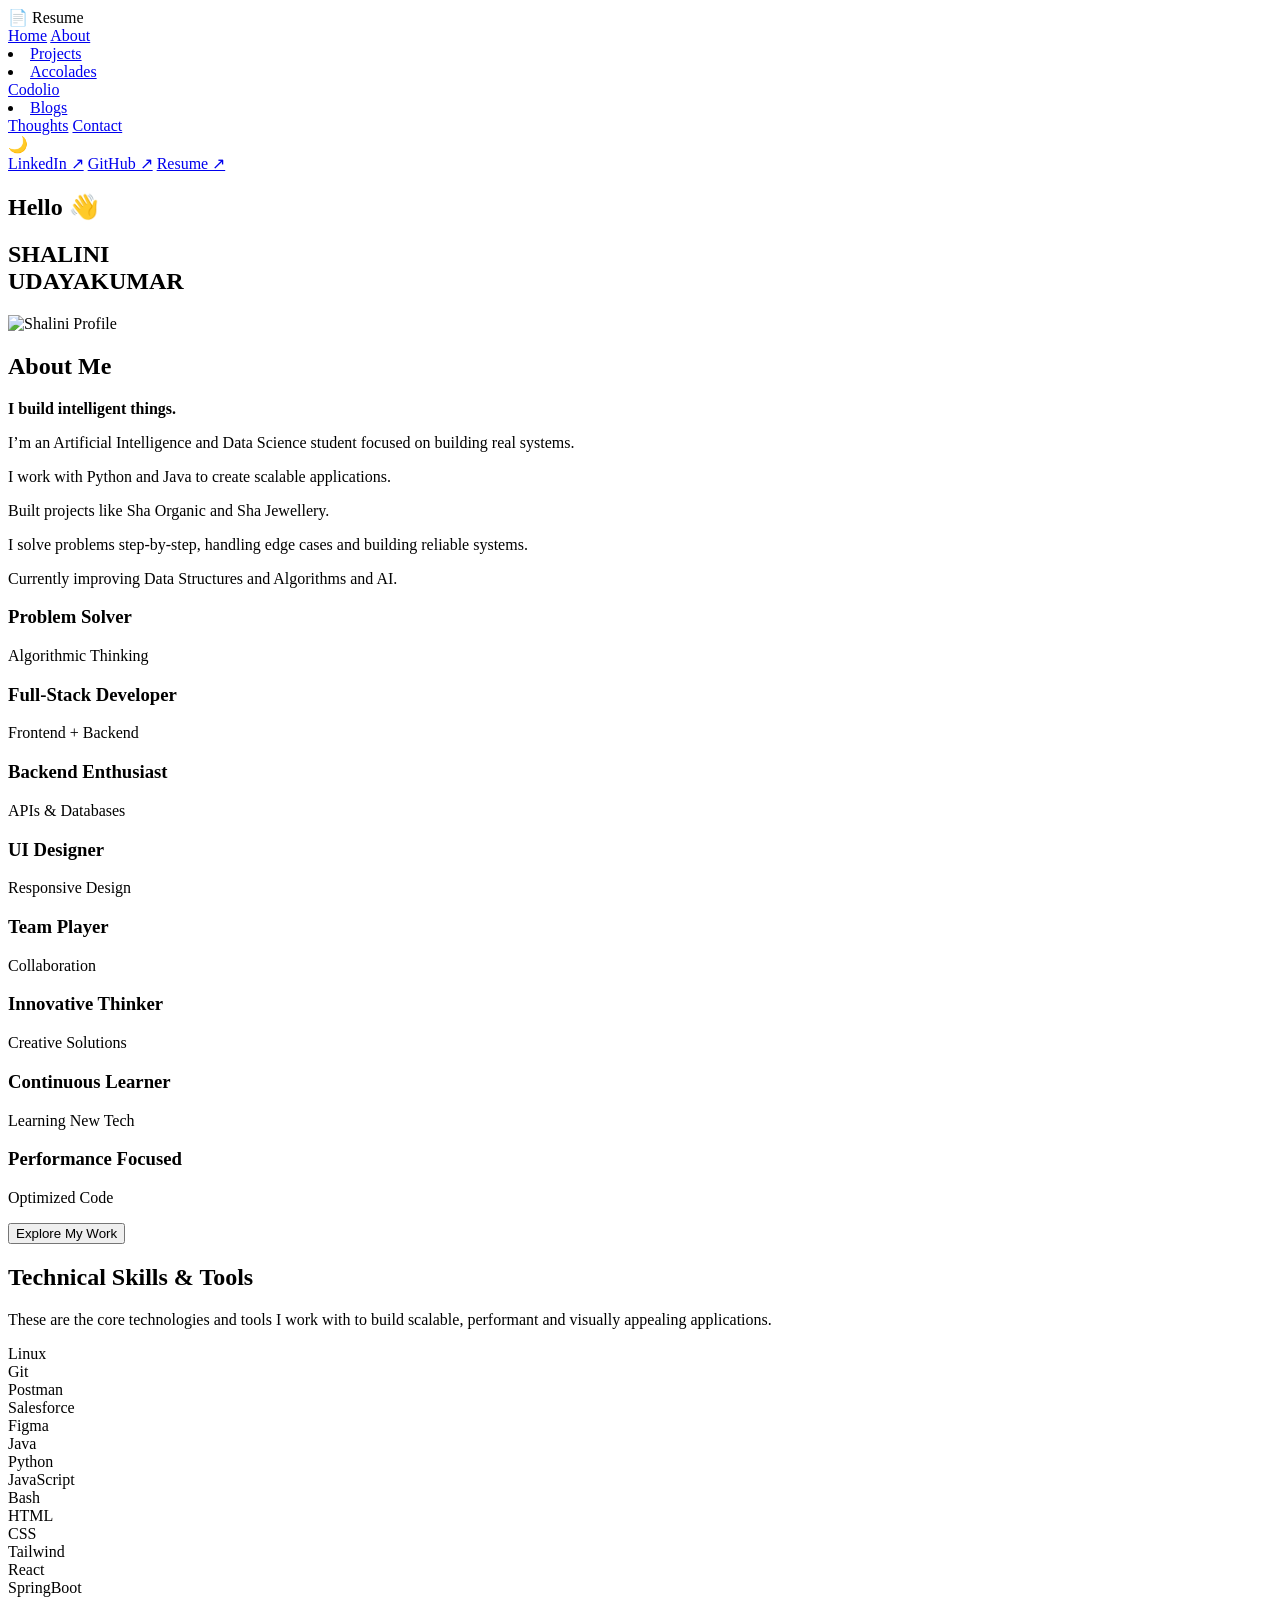
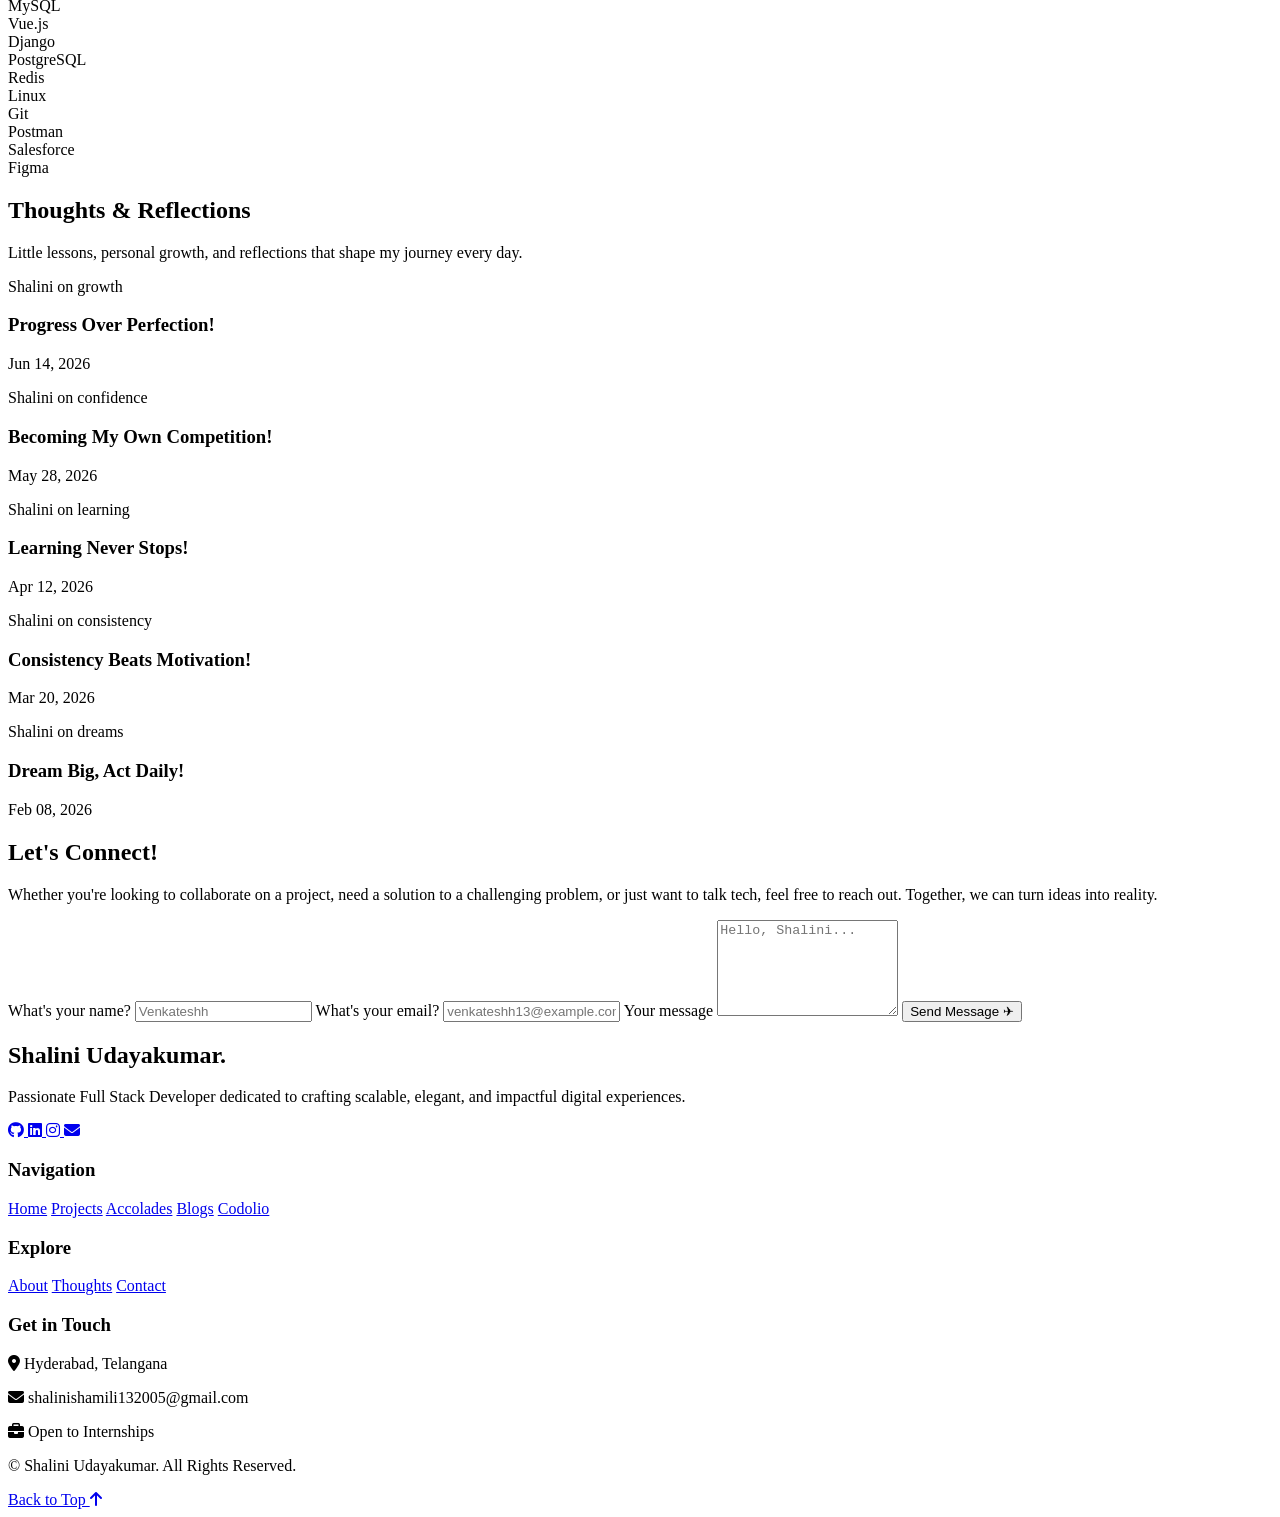
==== index.html @ 4d7a8f39 "index.html" ====
<!DOCTYPE html>
<html lang="en">
<head>
  <meta charset="UTF-8">
  <meta name="viewport" content="width=device-width, initial-scale=1.0">
  <title>Shalini Portfolio</title>
  <link rel="stylesheet" href="style.css">
  <link rel="stylesheet" href="footer.css">
  <link rel="stylesheet" href="https://cdn.jsdelivr.net/gh/devicons/devicon@latest/devicon.min.css">
  <link rel="stylesheet"
href="https://cdnjs.cloudflare.com/ajax/libs/font-awesome/6.5.1/css/all.min.css">
</head>
<body>
<!-- ================= NAVBAR ================= -->
<header>
  <div class="nav-container">
  <a class="resume-btn">
  <span>📄</span>
  Resume
</a>
   <nav>
  <a href="#home">Home</a>
  <a href="#about">About</a>
     <li><a href="projects.html">Projects</a></li>
        <li><a href="accolades.html">Accolades</a></li>
  <a href="codolio.html">Codolio</a>
  <li><a href="blogs.html">Blogs</a></li>
  <a href="#thoughts">Thoughts</a>
  <a href="#contact">Contact</a>
</nav>
    <div class="theme-toggle" onclick="toggleTheme()" id="themeIcon">🌙</div>
  </div>
</header>
<!-- ================= HERO ================= -->
<section id="home" class="hero">
  <!-- Top Links -->
  <div class="top-links">
    <a href="https://www.linkedin.com/in/YOUR-LINKEDIN" target="_blank">LinkedIn ↗</a>
    <a href="https://github.com/YOUR-GITHUB" target="_blank">GitHub ↗</a>
    <a href="#">Resume ↗</a>
  </div>
  <!-- Name -->
  <!-- Welcome Text -->
<h2 id="welcome-text" class="welcome-text">Hello 👋</h2>
<!-- Name -->
<h1 class="big-name">
  SHALINI<br>UDAYAKUMAR
</h1>
  <!-- Profile Image -->
  <div class="profile-container">
    <img src="profile.png" alt="Shalini Profile">
  </div>
</section>
<!-- ================= ABOUT ================= -->
<section id="about" class="about-section">
  <div class="about-container">
    <!-- Left -->
    <div class="about-left">
      <h1>About Me</h1>
    </div>
    <!-- Right -->
    <div class="about-right fade-up">
      <p><strong>I build intelligent things.</strong></p>
      <p>
        I’m an <span class="highlight">Artificial Intelligence</span> and 
        <span class="highlight">Data Science</span> student focused on building real systems.
      </p>
      <p>
        I work with <span class="highlight">Python</span> and 
        <span class="highlight">Java</span> to create scalable applications.
      </p>
      <p>
        Built projects like <span class="highlight">Sha Organic</span> and 
        <span class="highlight">Sha Jewellery</span>.
      </p>
      <p>
        I solve problems step-by-step, handling 
        <span class="highlight">edge cases</span> and building reliable systems.
      </p>
      <p>
        Currently improving 
        <span class="highlight">Data Structures and Algorithms</span> and AI.
      </p>
    </div>
  </div>
</section>
<!-- ================= SKILLS ================= -->
<section id="skills" class="skills-section">
  <div class="skills-container">
    <div class="card">
      <h3>Problem Solver</h3>
      <p>Algorithmic Thinking</p>
    </div>
    <div class="card">
      <h3>Full-Stack Developer</h3>
      <p>Frontend + Backend</p>
    </div>
    <div class="card">
      <h3>Backend Enthusiast</h3>
      <p>APIs & Databases</p>
    </div>
    <div class="card">
      <h3>UI Designer</h3>
      <p>Responsive Design</p>
    </div>
    <div class="card">
      <h3>Team Player</h3>
      <p>Collaboration</p>
    </div>
    <div class="card">
      <h3>Innovative Thinker</h3>
      <p>Creative Solutions</p>
    </div>
    <div class="card">
      <h3>Continuous Learner</h3>
      <p>Learning New Tech</p>
    </div>
    <div class="card">
      <h3>Performance Focused</h3>
      <p>Optimized Code</p>
    </div>
  </div>
  <!-- Button -->
  <div class="btn-container">
    <button class="explore-btn">Explore My Work</button>
  </div>
</section>
<!-- ================= TECH STACK ================= -->
<section class="tech-section">
  <h2 class="tech-title">Technical Skills & Tools</h2>
  <p class="tech-subtitle">
    These are the core technologies and tools I work with to build scalable, performant and visually appealing applications.
  </p>
  <div class="tech-slider">
    <div class="tech-track">
      <!-- ITEMS -->
      <div class="tech-item"><i class="devicon-linux-plain colored"></i><span>Linux</span></div>
      <div class="tech-item"><i class="devicon-git-plain colored"></i><span>Git</span></div>
      <div class="tech-item"><i class="devicon-postman-plain colored"></i><span>Postman</span></div>
      <div class="tech-item"><i class="devicon-salesforce-plain colored"></i><span>Salesforce</span></div>
      <div class="tech-item"><i class="devicon-figma-plain colored"></i><span>Figma</span></div>
      <div class="tech-item"><i class="devicon-java-plain colored"></i><span>Java</span></div>
      <div class="tech-item"><i class="devicon-python-plain colored"></i><span>Python</span></div>
      <div class="tech-item"><i class="devicon-javascript-plain colored"></i><span>JavaScript</span></div>
      <div class="tech-item"><i class="devicon-bash-plain colored"></i><span>Bash</span></div>
      <div class="tech-item"><i class="devicon-html5-plain colored"></i><span>HTML</span></div>
      <div class="tech-item"><i class="devicon-css3-plain colored"></i><span>CSS</span></div>
      <div class="tech-item"><i class="devicon-tailwindcss-plain colored"></i><span>Tailwind</span></div>
      <div class="tech-item"><i class="devicon-react-original colored"></i><span>React</span></div>
      <div class="tech-item"><i class="devicon-spring-plain colored"></i><span>SpringBoot</span></div>
      <div class="tech-item"><i class="devicon-mysql-plain colored"></i><span>MySQL</span></div>
      <div class="tech-item"><i class="devicon-vuejs-plain colored"></i><span>Vue.js</span></div>
      <div class="tech-item"><i class="devicon-django-plain colored"></i><span>Django</span></div>
      <div class="tech-item"><i class="devicon-postgresql-plain colored"></i><span>PostgreSQL</span></div>
      <div class="tech-item"><i class="devicon-redis-plain colored"></i><span>Redis</span></div>
      <!-- DUPLICATE FOR INFINITE SCROLL -->
      <!-- copy same again -->
      <div class="tech-item"><i class="devicon-linux-plain colored"></i><span>Linux</span></div>
      <div class="tech-item"><i class="devicon-git-plain colored"></i><span>Git</span></div>
      <div class="tech-item"><i class="devicon-postman-plain colored"></i><span>Postman</span></div>
      <div class="tech-item"><i class="devicon-salesforce-plain colored"></i><span>Salesforce</span></div>
      <div class="tech-item"><i class="devicon-figma-plain colored"></i><span>Figma</span></div>
    </div>
  </div>
</section>
<section id="thoughts">
    <div class="section-title">
        <h2>Thoughts & Reflections</h2>
        <div class="underline"></div>
        <p>
            Little lessons, personal growth, and reflections that shape my journey every day.
        </p>
    </div>

    <div class="thoughts-container">

        <div class="thought-card green">
            <p class="category">Shalini on <span>growth</span></p>
            <h3>Progress Over Perfection!</h3>
            <div class="date">Jun 14, 2026</div>
        </div>

        <div class="thought-card blue">
            <p class="category">Shalini on <span>confidence</span></p>
            <h3>Becoming My Own Competition!</h3>
            <div class="date">May 28, 2026</div>
        </div>

        <div class="thought-card yellow">
            <p class="category">Shalini on <span>learning</span></p>
            <h3>Learning Never Stops!</h3>
            <div class="date">Apr 12, 2026</div>
        </div>

        <div class="thought-card pink">
            <p class="category">Shalini on <span>consistency</span></p>
            <h3>Consistency Beats Motivation!</h3>
            <div class="date">Mar 20, 2026</div>
        </div>

        <div class="thought-card purple">
            <p class="category">Shalini on <span>dreams</span></p>
            <h3>Dream Big, Act Daily!</h3>
            <div class="date">Feb 08, 2026</div>
        </div>

    </div>
</section>
<section id="contact">
    <div class="contact-container">

        <div class="contact-header">
            <h2>Let's Connect!</h2>
            <div class="underline"></div>
        </div>

        <p class="contact-text">
            Whether you're looking to collaborate on a project, need a solution to a
            challenging problem, or just want to talk tech, feel free to reach out.
            Together, we can turn ideas into reality.
        </p>

        <form class="contact-form">
            <label>What's your name?</label>
            <input type="text" placeholder="Venkateshh">

            <label>What's your email?</label>
            <input type="email" placeholder="venkateshh13@example.com">

            <label>Your message</label>
            <textarea rows="6" placeholder="Hello, Shalini..."></textarea>

            <button type="submit">
                Send Message <span>✈</span>
            </button>
        </form>

    </div>
</section>

        <footer class="premium-footer">

    <div class="footer-top">

        <!-- Brand -->
        <div class="footer-brand">

            <h2>Shalini Udayakumar<span>.</span></h2>

            <p>
                Passionate Full Stack Developer dedicated to crafting scalable,
                elegant, and impactful digital experiences.
            </p>

            <div class="footer-social">

                <a href="https://github.com/Shaasha7" target="_blank">
                    <i class="fab fa-github"></i>
                </a>

                <a href="https://www.linkedin.com/in/shalini-udayakumar-4766a1390/" target="_blank">
                    <i class="fab fa-linkedin"></i>
                </a>

                <a href="http://instagram.com/shaasha_7/" target="_blank">
                    <i class="fab fa-instagram"></i>
                </a>

                <a href="mailto:shalinishamili132005@gmail.com">
                    <i class="fas fa-envelope"></i>
                </a>

            </div>

        </div>

        <!-- Navigation -->

        <div class="footer-links">

            <div>

                <h3>Navigation</h3>

                <a href="index.html">Home</a>

                <a href="projects.html">Projects</a>

                <a href="accolades.html">Accolades</a>

                <a href="blogs.html">Blogs</a>

                <a href="codolio.html">Codolio</a>

            </div>

            <div>

                <h3>Explore</h3>

                <a href="index.html#about">About</a>

                

                <a href="index.html#thoughts">Thoughts</a>

                <a href="index.html#contact">Contact</a>

            </div>

            <div>

                <h3>Get in Touch</h3>

                <p>
                    <i class="fas fa-location-dot"></i>
                    Hyderabad, Telangana
                </p>

                <p>
                    <i class="fas fa-envelope"></i>
                    shalinishamili132005@gmail.com
                </p>

                <p>
                    <i class="fas fa-briefcase"></i>
                    Open to Internships
                </p>

            </div>

        </div>

    </div>

    <div class="footer-bottom">

        <p>
            © <span id="year"></span> Shalini Udayakumar. All Rights Reserved.
        </p>

        <a href="#" class="back-top">

            Back to Top
            <i class="fas fa-arrow-up"></i>

        </a>

    </div>

</footer>
<script>
document.addEventListener("DOMContentLoaded", () => {

  const buttons = document.querySelectorAll(".filter-btn");
  const projects = document.querySelectorAll(".project-card");

  buttons.forEach(button => {

    button.addEventListener("click", () => {

      buttons.forEach(btn =>
        btn.classList.remove("active")
      );

      button.classList.add("active");

      const filter = button.dataset.filter;

      projects.forEach(project => {

        const techTags = project.querySelectorAll(".tech-tags span");

        let match = false;

        techTags.forEach(tag => {
          if (
            filter === "all" ||
            tag.textContent.trim() === filter
          ) {
            match = true;
          }
        });

        project.style.display = match ? "block" : "none";

      });

    });

  });

});
</script>
<!-- ================= JS ================= -->
<script src="script.js"></script>

</body>
</html>
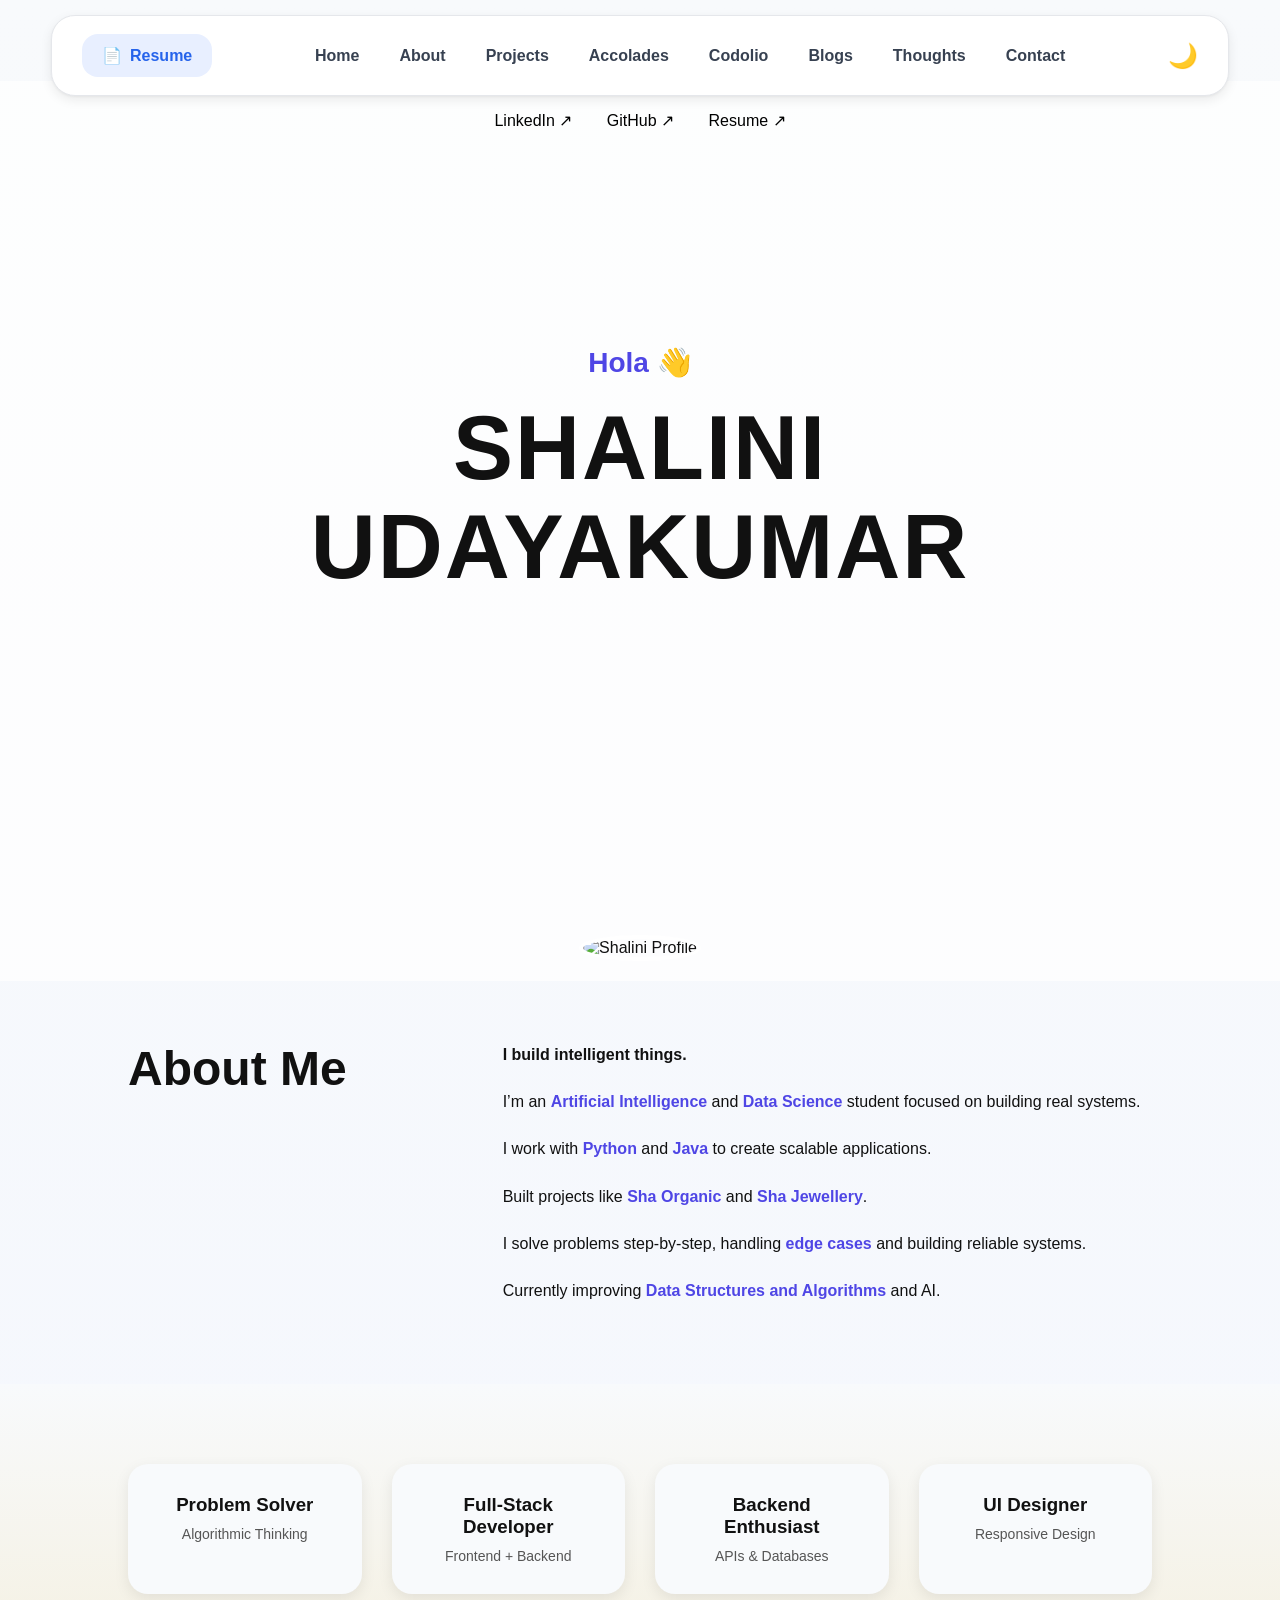
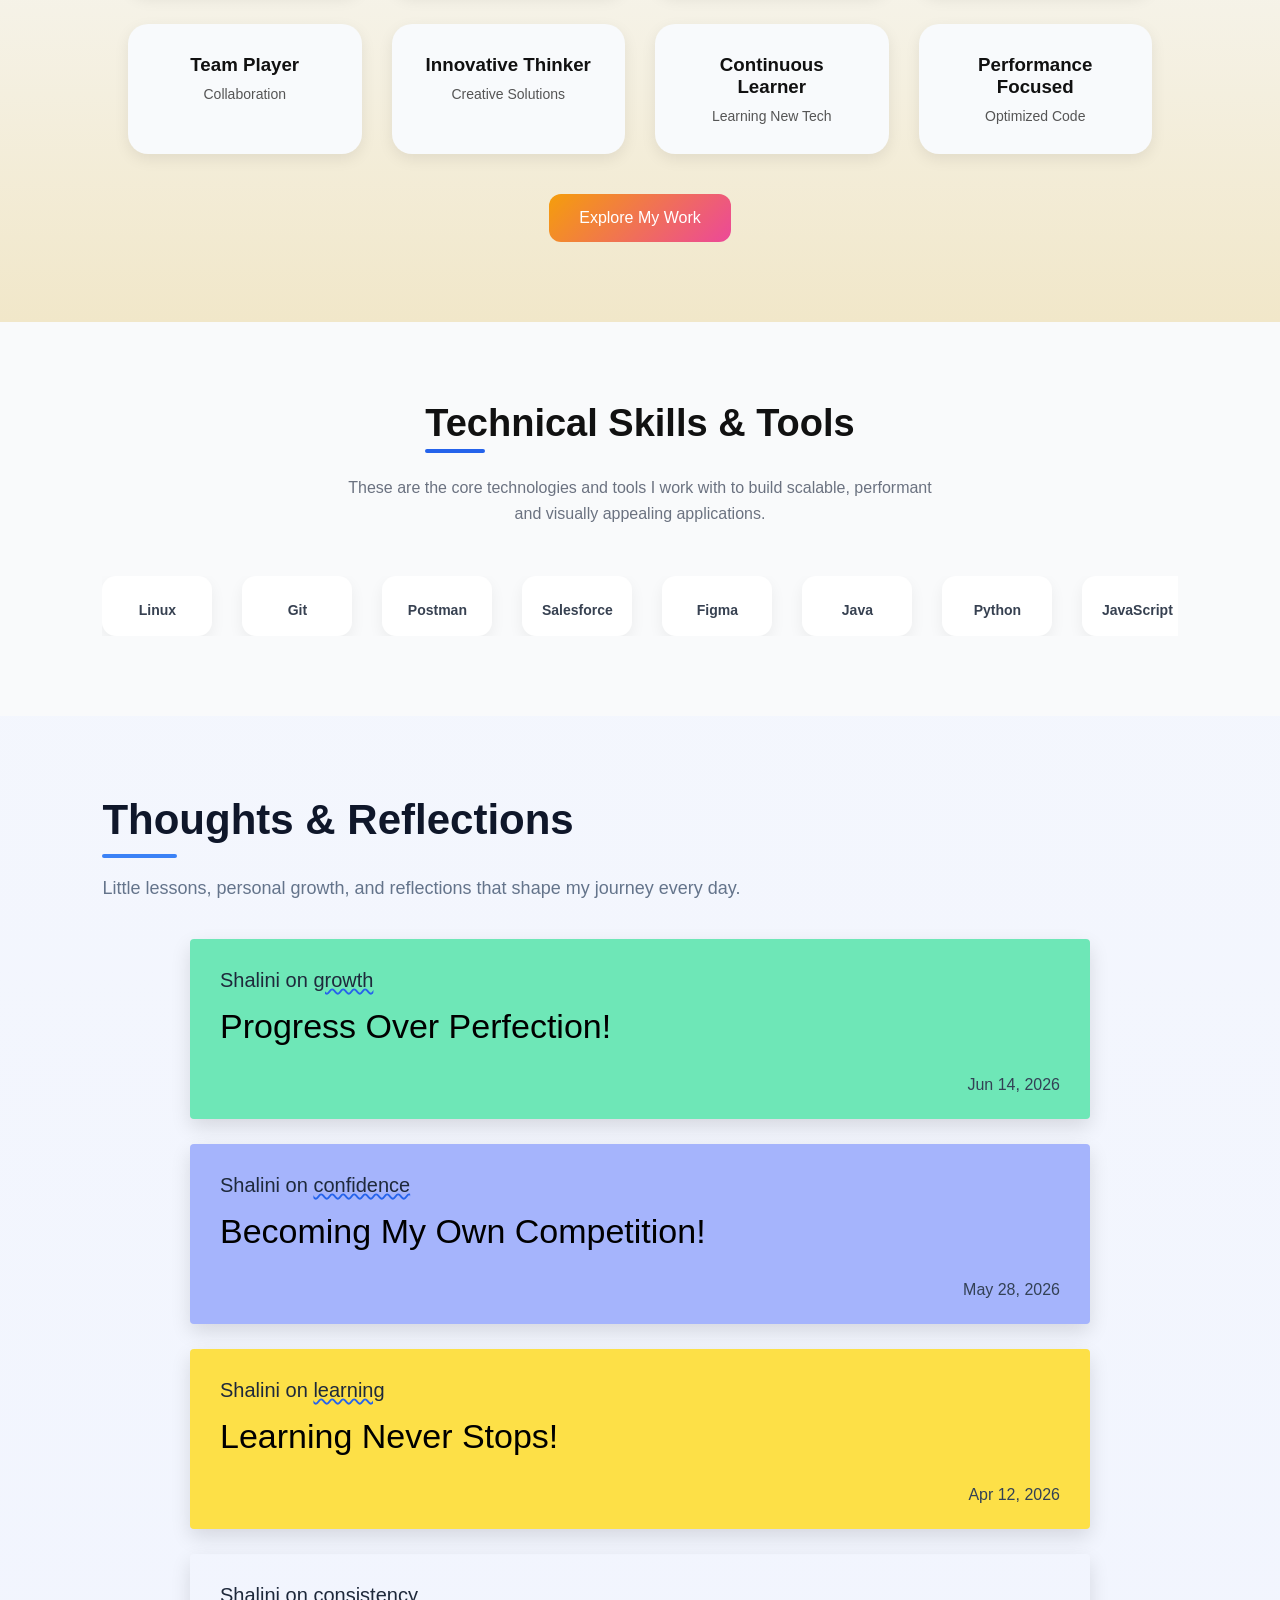
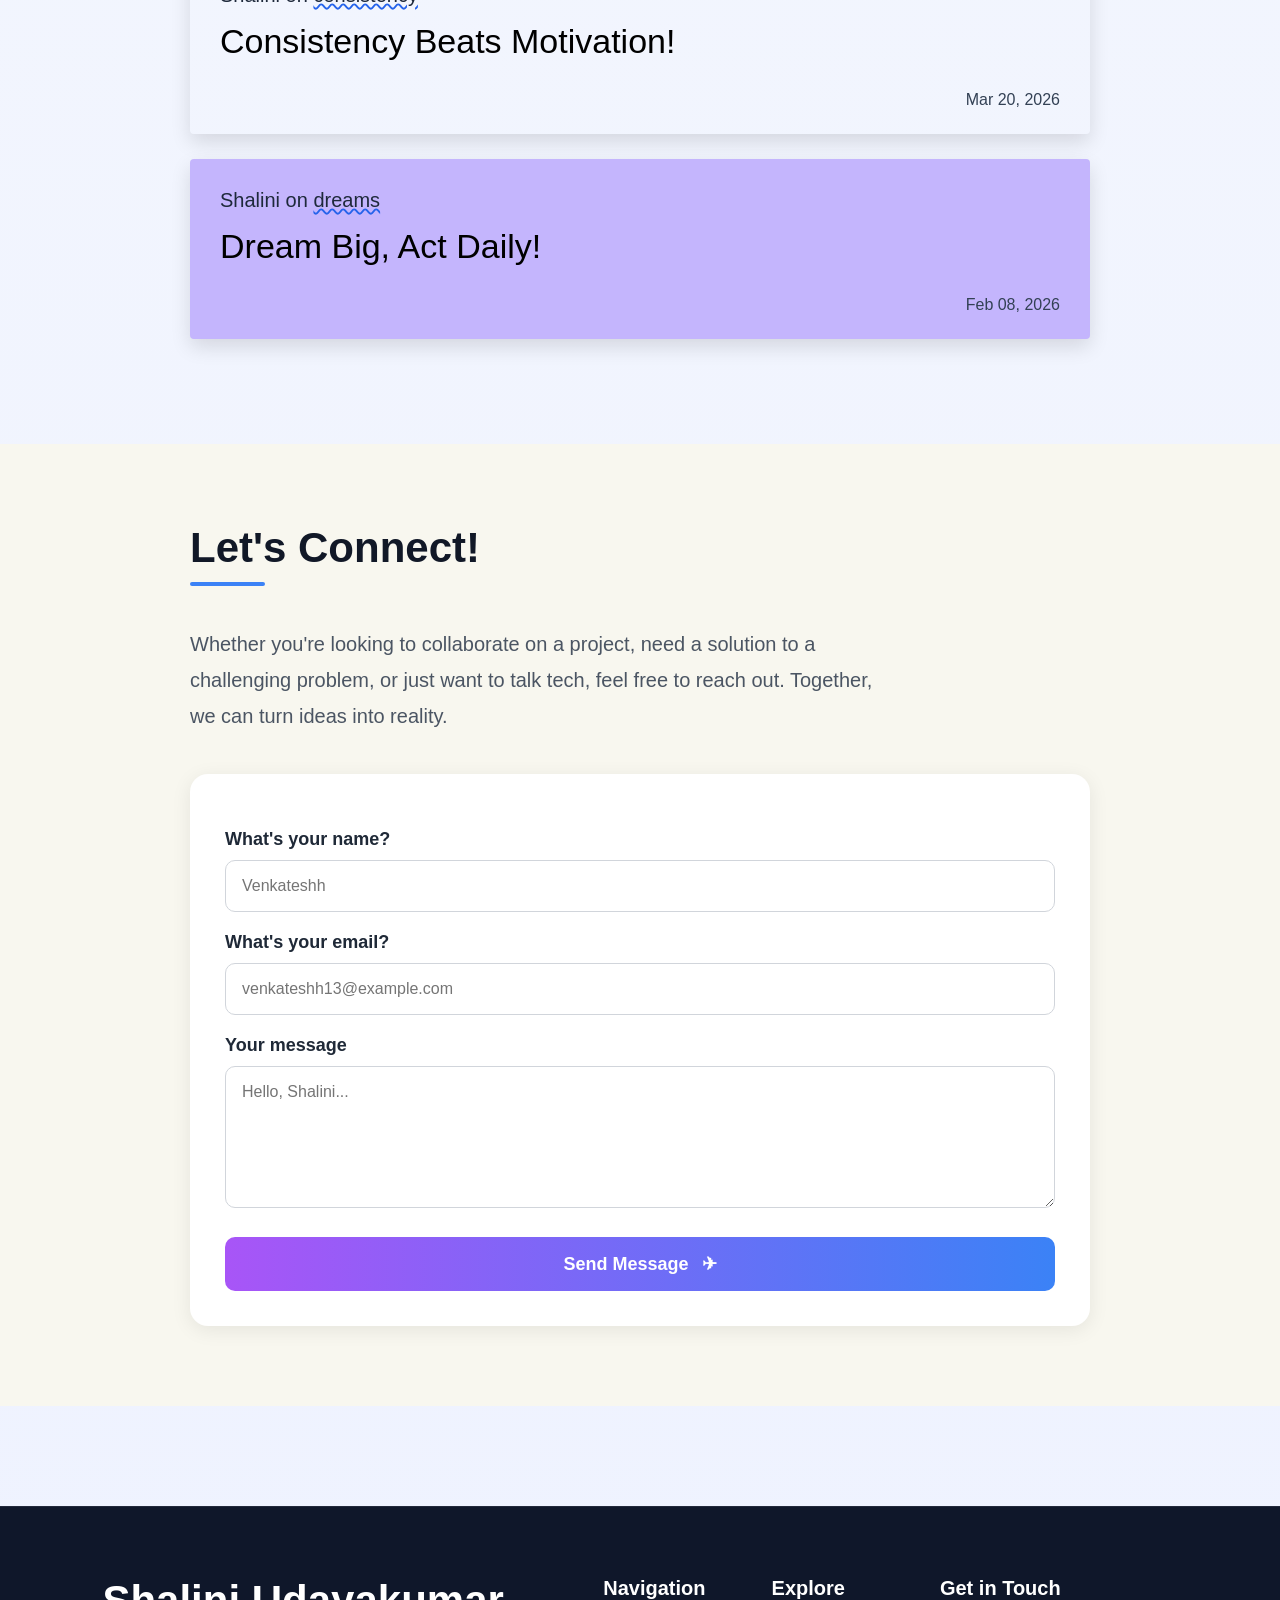
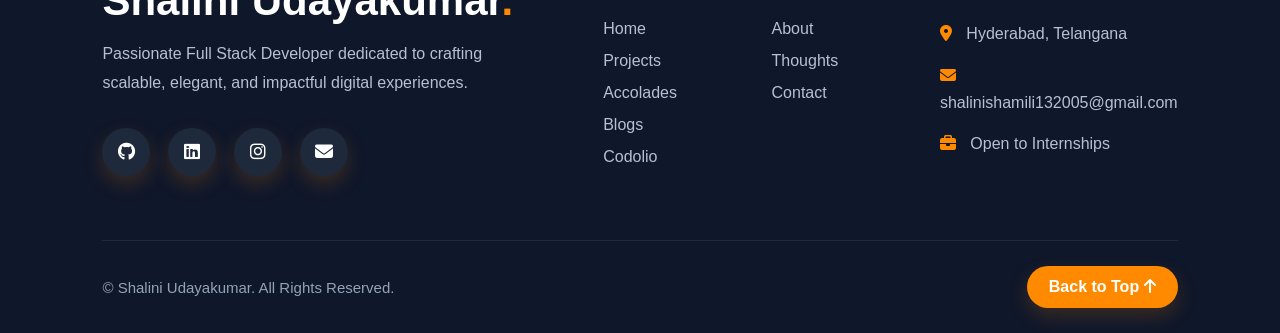
==== commit 89cd5bee: "index.html" ====
--- a/index.html
+++ b/index.html
@@ -21,10 +21,10 @@
    <nav>
   <a href="#home">Home</a>
   <a href="#about">About</a>
-     <li><a href="projects.html">Projects</a></li>
-        <li><a href="accolades.html">Accolades</a></li>
+  <a href="projects.html">Projects</a>
+  <a href="accolades.html">Accolades</a>
   <a href="codolio.html">Codolio</a>
-  <li><a href="blogs.html">Blogs</a></li>
+  <a href="blogs.html">Blogs</a>
   <a href="#thoughts">Thoughts</a>
   <a href="#contact">Contact</a>
 </nav>
--- a/style.css
+++ b/style.css
@@ -0,0 +1,1259 @@
+/* ================= RESET ================= */
+* {
+  margin: 0;
+  padding: 0;
+  box-sizing: border-box;
+  font-family: Arial;
+}
+
+/* ================= BODY ================= */
+body {
+  background:linear-gradient(
+        to bottom,
+        #f8fafc,
+        #eef2ff
+    );
+  color: #111;
+  transition: 0.3s;
+}
+
+body.dark {
+  background: #0f172a;
+  color: #fff;
+}
+
+/* ================= NAVBAR ================= */
+header{
+    position: sticky;
+    top: 15px;
+    z-index: 1000;
+
+    display: flex;
+    justify-content: center;
+
+    padding: 0 20px;
+}
+nav{
+    display: flex;
+    align-items: center;
+    gap: 40px;
+}
+.nav-container{
+    width: 95%;
+    max-width: 1250px;
+    background: #ffffff;
+
+    padding: 18px 30px;
+
+    border-radius: 24px;
+
+    display: flex;
+    align-items: center;
+    justify-content: space-between;
+
+    box-shadow:
+        0 4px 12px rgba(0,0,0,0.08),
+        0 1px 3px rgba(0,0,0,0.05);
+
+    border: 1px solid #e5e7eb;
+}
+body.dark .nav-container {
+  background: #1e293b;
+}
+
+nav a{
+    text-decoration: none;
+    color: #374151;
+
+    font-size: 16px;
+    font-weight: 600;
+
+    transition: 0.3s;
+}
+
+nav a:hover{
+    color: #2563eb;
+}
+
+.resume-btn{
+    background: #e8efff;
+    color: #2563eb;
+
+    padding: 12px 20px;
+
+    border-radius: 16px;
+
+    font-weight: 600;
+
+    display: flex;
+    align-items: center;
+    gap: 8px;
+
+    cursor: pointer;
+}
+
+.theme-toggle{
+    font-size: 24px;
+    cursor: pointer;
+}
+
+/* ================= HERO ================= */
+.hero {
+  height: 100vh;
+  display: flex;
+  flex-direction: column;
+  justify-content: center;
+  align-items: center;
+  text-align: center;
+  position: relative;
+
+  background: 
+    linear-gradient(rgba(255,255,255,0.75), rgba(255,255,255,0.75)),
+    url('https://images.unsplash.com/photo-1501785888041-af3ef285b470');
+
+  background-size: cover;
+  background-position: center;
+}
+
+body.dark .hero {
+  background: 
+    linear-gradient(rgba(15,23,42,0.8), rgba(15,23,42,0.8)),
+    url('https://images.unsplash.com/photo-1501785888041-af3ef285b470');
+
+  background-size: cover;
+  background-position: center;
+}
+
+/* HERO LINKS */
+.top-links {
+  position: absolute;
+  top: 30px;
+  left: 50%;
+  transform: translateX(-50%);
+}
+
+.top-links a {
+  margin: 0 15px;
+  text-decoration: none;
+  color: black;
+  font-weight: 500;
+}
+
+body.dark .top-links a {
+  color: white;
+}
+/* WELCOME TEXT */
+.welcome-text{
+  font-size: 28px;
+  font-weight: 700;
+  margin-bottom: 20px;
+  color: #4f46e5;
+  animation: fade 1s ease;
+}
+
+body.dark .welcome-text{
+  color: #818cf8;
+}
+
+/* Fade Animation */
+@keyframes fade{
+  from{
+    opacity:0;
+    transform:translateY(10px);
+  }
+  to{
+    opacity:1;
+    transform:translateY(0);
+  }
+}
+
+
+
+/* NAME */
+.big-name {
+  font-size: 90px;
+  font-weight: 900;
+  line-height: 1.1;
+  letter-spacing: 2px;
+  margin-bottom: 120px;
+  z-index: 2;
+}
+
+/* PROFILE */
+.profile-container {
+  position: absolute;
+  bottom: 20px;
+  left: 50%;
+  transform: translateX(-50%);
+  z-index: 1;
+}
+
+.profile-container img {
+  width: 220px;
+  border-radius: 50%;
+  border: 4px solid white;
+}
+
+body.dark .profile-container img {
+  border: 4px solid #1e293b;
+}
+
+/* ================= ABOUT ================= */
+.about-section {
+  padding: 60px 10%;
+}
+
+.about-container {
+  display: flex;
+  gap: 50px;
+}
+
+.about-left {
+  flex: 1;
+}
+
+.about-left h1 {
+  font-size: 48px;
+  font-weight: 800;
+}
+
+.about-right {
+  flex: 2;
+}
+
+.about-right p {
+  margin-bottom: 20px;
+  line-height: 1.7;
+}
+
+/* HIGHLIGHT TEXT */
+.highlight {
+  color: #4f46e5;
+  font-weight: 600;
+}
+
+body.dark .highlight {
+  color: #818cf8;
+}
+
+/* ================= SCROLL ANIMATION ================= */
+.fade-up {
+  opacity: 0;
+  transform: translateY(40px);
+  transition: all 0.8s ease;
+}
+
+.fade-up.show {
+  opacity: 1;
+  transform: translateY(0);
+}
+
+/* ================= SKILLS ================= */
+.skills-section {
+  padding: 80px 10%;
+  background: linear-gradient(to bottom, #f8fafc, #f1e7c9);
+}
+
+.skills-container {
+  display: grid;
+  grid-template-columns: repeat(4, 1fr);
+  gap: 30px;
+}
+
+/* CARD */
+.card {
+  background: #f8fafc;
+  padding: 30px;
+  border-radius: 20px;
+  text-align: center;
+  box-shadow: 0 5px 15px rgba(0,0,0,0.08);
+  transition: all 0.3s ease;
+  cursor: pointer;
+}
+
+/* 🔥 HOVER EFFECT (your requirement) */
+.card:hover {
+  transform: translateY(-10px) scale(1.03);
+  background: linear-gradient(135deg, #facc15, #f472b6);
+  color: black;
+}
+
+.card:hover p {
+  color: #111;
+}
+
+/* TEXT */
+.card h3 {
+  margin-bottom: 10px;
+}
+
+.card p {
+  font-size: 14px;
+  color: #555;
+}
+
+/* BUTTON */
+.btn-container {
+  text-align: center;
+  margin-top: 40px;
+}
+
+.explore-btn {
+  background: linear-gradient(135deg, #f59e0b, #ec4899);
+  border: none;
+  padding: 15px 30px;
+  color: white;
+  font-size: 16px;
+  border-radius: 12px;
+  cursor: pointer;
+}
+
+/* DARK MODE */
+body.dark .skills-section {
+  background: linear-gradient(to bottom, #0f172a, #1e293b);
+}
+
+body.dark .card {
+  background: #1e293b;
+  color: white;
+}
+
+body.dark .card p {
+  color: #cbd5f5;
+}
+
+body.dark .card:hover {
+  background: linear-gradient(135deg, #6366f1, #ec4899);
+  color: white;
+}
+
+body.dark .card:hover p {
+  color: #e2e8f0;
+}
+/* TECH SECTION */
+.tech-section {
+  padding: 80px 8%;
+  text-align: center;
+  background: #f9fafb;
+}
+
+.tech-title {
+  font-size: 38px;
+  font-weight: 800;
+  margin-bottom: 10px;
+  position: relative;
+  display: inline-block;
+}
+
+/* blue underline */
+.tech-title::after {
+  content: "";
+  width: 60px;
+  height: 4px;
+  background: #2563eb;
+  position: absolute;
+  left: 0;
+  bottom: -8px;
+  border-radius: 10px;
+}
+
+.tech-subtitle {
+  color: #6b7280;
+  margin: 20px auto 50px;
+  max-width: 600px;
+  line-height: 1.6;
+}
+
+/* SLIDER */
+.tech-slider {
+  overflow: hidden;
+  width: 100%;
+}
+
+/* TRACK */
+.tech-track {
+  display: flex;
+  gap: 30px;
+  width: max-content;
+  animation: scroll 30s linear infinite;
+}
+
+/* ITEM */
+.tech-item {
+  display: flex;
+  flex-direction: column;
+  align-items: center;
+  justify-content: center;
+
+  background: white;
+  padding: 18px;
+  border-radius: 14px;
+  min-width: 110px;
+
+  box-shadow: 0 6px 15px rgba(0,0,0,0.06);
+  transition: all 0.3s ease;
+}
+
+/* ICON */
+.tech-item i {
+  font-size: 42px;
+  margin-bottom: 8px;
+}
+
+/* TEXT */
+.tech-item span {
+  font-size: 14px;
+  font-weight: 600;
+  color: #374151;
+}
+
+/* HOVER */
+.tech-item:hover {
+  transform: translateY(-6px) scale(1.05);
+}
+
+/* ANIMATION */
+@keyframes scroll {
+  from { transform: translateX(0); }
+  to { transform: translateX(-50%); }
+}
+
+/* DARK MODE */
+body.dark .tech-section {
+  background: #0f172a;
+}
+
+body.dark .tech-item {
+  background: #1e293b;
+  color: white;
+}
+
+body.dark .tech-subtitle {
+  color: #9ca3af;
+}
+html{
+  scroll-behavior:smooth;
+}
+
+
+.card-tags{
+    margin-top:20px;
+    display:flex;
+    flex-wrap:wrap;
+    gap:10px;
+}
+
+.card-tags span{
+    background:#eef2ff;
+    color:#2563eb;
+    padding:6px 12px;
+    border-radius:28px;
+    font-size:13px;
+}
+/* PROJECT SECTION */
+/* ================= PROJECTS ================= */
+
+  /* ================= PROJECTS ================= */
+
+.projects-section{
+    max-width:1400px;
+    margin:auto;
+    padding:100px 40px;
+}
+
+.projects-header{
+    margin-bottom:40px;
+}
+
+.projects-header h1{
+    font-size:64px;
+    font-weight:900;
+    margin-bottom:10px;
+}
+
+.projects-header p{
+    color:#6b7280;
+    font-size:18px;
+}
+
+/* FILTERS */
+
+.filter-tags{
+    display:flex;
+    flex-wrap:wrap;
+    gap:12px;
+    margin-bottom:50px;
+}
+
+.filter-tags button{
+    border:none;
+    background:#eef2ff;
+    color:#4f46e5;
+    padding:10px 18px;
+    border-radius:999px;
+    font-size:14px;
+    font-weight:600;
+    cursor:pointer;
+    transition:.3s;
+}
+
+.filter-tags button:hover{
+    background:#4f46e5;
+    color:#fff;
+}
+
+.filter-tags .active{
+    background:#2563eb;
+    color:#fff;
+}
+
+/* GRID */
+
+.projects-grid{
+    display:grid;
+    grid-template-columns:repeat(3,1fr);
+    gap:30px;
+}
+
+/* CARD */
+
+.project-card{
+    background:#fff;
+    border-radius:28px;
+    overflow:hidden;
+
+    box-shadow:
+    0 20px 40px rgba(0,0,0,.06),
+    0 8px 16px rgba(0,0,0,.04);
+
+    transition:.35s;
+}
+
+.project-card:hover{
+    transform:translateY(-12px);
+
+    box-shadow:
+    0 30px 60px rgba(79,70,229,.15),
+    0 10px 20px rgba(0,0,0,.08);
+}
+
+/* IMAGE */
+
+.project-card img{
+    width:100%;
+    height:260px;
+    object-fit:cover;
+    transition:.4s;
+}
+
+.project-card:hover img{
+    transform:scale(1.05);
+}
+
+/* CONTENT */
+
+.project-content{
+    padding:28px;
+}
+
+.project-content h3{
+    font-size:32px;
+    font-weight:800;
+    margin-bottom:15px;
+}
+
+.project-content p{
+    color:#555;
+    line-height:1.8;
+    margin-bottom:25px;
+}
+
+/* TAGS */
+
+.tech-tags{
+    display:flex;
+    flex-wrap:wrap;
+    gap:10px;
+    margin-bottom:25px;
+}
+
+.tech-tags span{
+    background:#f5f3ff;
+    color:#6d28d9;
+    padding:8px 14px;
+    border-radius:999px;
+    font-size:13px;
+    font-weight:600;
+}
+
+/* BUTTONS */
+
+.project-buttons{
+    display:flex;
+    gap:15px;
+}
+
+.project-buttons a{
+    flex:1;
+    text-decoration:none;
+    display:flex;
+    align-items:center;
+    justify-content:center;
+    gap:8px;
+
+    padding:14px;
+    border-radius:14px;
+    font-weight:600;
+
+    transition:.3s;
+}
+
+.project-buttons a:hover{
+    transform:translateY(-3px);
+}
+
+.project-buttons a:first-child{
+    border:1px solid #d1d5db;
+    color:#111;
+}
+
+.project-buttons a:last-child{
+    background:linear-gradient(
+    135deg,
+    #4f46e5,
+    #7c3aed
+    );
+    color:white;
+}
+
+/* DARK MODE */
+
+body.dark .project-card{
+    background:#1e293b;
+}
+
+body.dark .project-content p{
+    color:#cbd5e1;
+}
+
+body.dark .project-buttons a:first-child{
+    color:white;
+    border-color:#475569;
+}
+
+@media(max-width:768px){
+
+    .projects-header h1{
+        font-size:42px;
+    }
+
+    .projects-grid{
+        grid-template-columns:1fr;
+    }
+
+}
+
+body.dark .project-buttons a:first-child{
+    color:white;
+    border-color:#475569;
+}
+
+@media(max-width:768px){
+
+    .projects-header h1{
+        font-size:42px;
+    }
+
+    .projects-grid{
+        grid-template-columns:1fr;
+    }
+
+}
+
+/* ⬇️ ADD THIS HERE */
+
+/* ================= PROJECTS DARK MODE ================= */
+
+body.dark .projects-section{
+    background:#0f172a;
+}
+
+body.dark .projects-header h1{
+    color:#ffffff;
+}
+
+body.dark .projects-header p{
+    color:#cbd5e1;
+}
+
+body.dark .filter-tags button{
+    background:#334155;
+    color:#e2e8f0;
+}
+
+body.dark .filter-tags button:hover{
+    background:#4f46e5;
+    color:#ffffff;
+}
+
+body.dark .filter-tags .active{
+    background:#2563eb;
+    color:#ffffff;
+}
+
+body.dark .project-content h3{
+    color:#ffffff;
+}
+
+body.dark .tech-tags span{
+    background:#312e81;
+    color:#c7d2fe;
+}
+
+body.dark .project-buttons a:last-child{
+    color:#ffffff;
+}
+.certificate-image{
+    position:relative;
+    height:280px;
+    overflow:hidden;
+}
+
+.certificate-image img{
+    width:100%;
+    height:100%;
+    object-fit:cover;
+    display:block;
+}
+
+.certificate-date{
+    position:absolute;
+    bottom:15px;
+    right:15px;
+
+    background:rgba(15,23,42,.85);
+
+    color:white;
+
+    padding:10px 14px;
+
+    border-radius:12px;
+
+    font-size:14px;
+    font-weight:600;
+
+    backdrop-filter:blur(8px);
+}
+
+.certificate-date i{
+    margin-right:6px;
+}
+
+.accolade-content h3{
+    font-size:24px;
+    line-height:1.4;
+    font-weight:800;
+    line-height:1.3;
+    margin-bottom:15px;
+}
+
+.issuer{
+    color:#f59e0b;
+    font-weight:700;
+    margin-bottom:18px;
+}
+
+.accolade-content a{
+    margin-top:25px;
+    display:flex;
+    align-items:center;
+    justify-content:center;
+    gap:10px;
+
+    border:2px solid #f59e0b;
+
+    color:#f59e0b;
+
+    text-decoration:none;
+
+    padding:14px;
+
+    border-radius:14px;
+
+    font-weight:700;
+
+    transition:.3s;
+}
+
+.accolade-content a:hover{
+    background:#f59e0b;
+    color:white;
+}
+.accolades-grid{
+    display: grid;
+    grid-template-columns: repeat(3, 1fr);
+    gap: 30px;
+}
+
+.accolade-card{
+    background:#111827;
+    border-radius:24px;
+    overflow:hidden;
+    display:flex;
+    flex-direction:column;
+}
+
+.accolade-content{
+    padding:30px;
+}
+.accolade-content h3{
+    color: #ffffff;
+}
+
+.accolade-content .issuer{
+    color: #ffb300;
+}
+
+.accolade-content p{
+    color: #e5e7eb;
+}
+.section-container{
+    width: 90%;
+    max-width: 1400px;
+    margin: 0 auto;
+}
+.accolades-section{
+    width: 90%;
+    max-width: 1400px;
+    margin: 0 auto;
+}
+/* ================= ACCOLADES DARK MODE ================= */
+
+body.dark .accolades-section{
+    background:#0f172a;
+}
+
+body.dark .section-container{
+    background:transparent;
+}
+
+body.dark .accolade-card{
+    background:#1e293b;
+    box-shadow:0 10px 30px rgba(0,0,0,.35);
+}
+
+body.dark .certificate-date{
+    background:rgba(30,41,59,.9);
+}
+
+body.dark .accolade-content h3{
+    color:#ffffff;
+}
+
+body.dark .accolade-content p{
+    color:#cbd5e1;
+}
+
+body.dark .issuer{
+    color:#fbbf24;
+}
+
+body.dark .accolade-content a{
+    border-color:#fbbf24;
+    color:#fbbf24;
+}
+
+body.dark .accolade-content a:hover{
+    background:#fbbf24;
+    color:#111827;
+}
+#contact{
+    background:#f8f7ef;
+    padding:80px 10%;
+    min-height:100vh;
+}
+
+.contact-container{
+    max-width:900px;
+    margin:auto;
+}
+
+.contact-header h2{
+    font-size:42px;
+    font-weight:700;
+    color:#111827;
+}
+
+.underline{
+    width:70px;
+    height:4px;
+    background:#3b82f6;
+    margin-top:10px;
+    border-radius:5px;
+}
+
+.contact-text{
+    margin:40px 0;
+    font-size:20px;
+    line-height:1.8;
+    color:#4b5563;
+    max-width:700px;
+}
+
+.contact-form{
+    background:#ffffff;
+    padding:35px;
+    border-radius:18px;
+    box-shadow:0 4px 20px rgba(0,0,0,0.08);
+}
+
+.contact-form label{
+    display:block;
+    margin-bottom:10px;
+    margin-top:20px;
+    font-size:18px;
+    font-weight:600;
+    color:#1f2937;
+}
+
+.contact-form input,
+.contact-form textarea{
+    width:100%;
+    padding:16px;
+    border:1px solid #d1d5db;
+    border-radius:10px;
+    font-size:16px;
+    outline:none;
+    transition:0.3s;
+}
+
+.contact-form input:focus,
+.contact-form textarea:focus{
+    border-color:#4f46e5;
+    box-shadow:0 0 10px rgba(79,70,229,0.2);
+}
+
+.contact-form button{
+    width:100%;
+    margin-top:25px;
+    padding:16px;
+    border:none;
+    border-radius:10px;
+    font-size:18px;
+    font-weight:600;
+    color:white;
+    cursor:pointer;
+    background:linear-gradient(
+        90deg,
+        #a855f7,
+        #3b82f6
+    );
+    transition:0.3s;
+}
+
+.contact-form button:hover{
+    transform:translateY(-2px);
+}
+
+.contact-form button span{
+    margin-left:8px;
+}
+#thoughts{
+    padding:80px 8%;
+}
+
+.section-title h2{
+    font-size:42px;
+    color:#0f172a;
+    margin-bottom:10px;
+}
+
+.underline{
+    width:75px;
+    height:4px;
+    background:#3b82f6;
+    margin-bottom:20px;
+}
+
+.section-title p{
+    color:#64748b;
+    margin-bottom:40px;
+    font-size:18px;
+}
+
+.thoughts-container{
+    max-width:900px;
+    margin:0 auto;
+}
+
+.thought-card{
+    height:180px;
+    padding:30px;
+    margin-bottom:25px;
+    border-radius:4px;
+    box-shadow:0 8px 20px rgba(0,0,0,0.12);
+    position:relative;
+    transition:0.3s;
+}
+
+.thought-card:hover{
+    transform:translateY(-5px);
+}
+
+.green{
+    background:#6ee7b7;
+}
+
+.blue{
+    background:#a5b4fc;
+}
+
+.yellow{
+    background:#fde047;
+}
+
+.category{
+    font-size:20px;
+    color:#1e293b;
+    margin-bottom:15px;
+}
+
+.category span{
+    text-decoration:underline wavy #2563eb;
+}
+
+.thought-card h3{
+    font-size:34px;
+    font-weight:500;
+    color:#000;
+}
+
+.date{
+    position:absolute;
+    right:30px;
+    bottom:25px;
+    color:#334155;
+    font-size:16px;
+}
+.footer{
+    background:#f8f8f8;
+    padding:70px 10%;
+    margin-top:80px;
+    border-top:3px solid rgba(168,85,247,0.3);
+}
+
+.footer-container{
+    display:flex;
+    justify-content:space-between;
+    gap:60px;
+    flex-wrap:wrap;
+}
+
+.footer-about{
+    flex:2;
+    min-width:300px;
+}
+
+.footer-about h2{
+    font-size:42px;
+    margin-bottom:20px;
+}
+
+.footer-about h2 span{
+    color:#2563eb;
+}
+
+.footer-about p{
+    max-width:450px;
+    line-height:1.9;
+    color:#475569;
+}
+
+.social-icons{
+    margin-top:25px;
+    display:flex;
+    gap:15px;
+}
+
+.social-icons a{
+    width:45px;
+    height:45px;
+    background:white;
+    border-radius:50%;
+    display:flex;
+    align-items:center;
+    justify-content:center;
+    text-decoration:none;
+    color:#1e293b;
+    font-size:20px;
+    box-shadow:0 3px 10px rgba(0,0,0,0.1);
+    transition:0.3s;
+}
+
+.social-icons a:hover{
+    transform:translateY(-5px);
+}
+
+.footer-links,
+.footer-contact{
+    flex:1;
+    min-width:180px;
+}
+
+.footer-links h3,
+.footer-contact h3{
+    margin-bottom:20px;
+}
+
+.footer-links a{
+    display:block;
+    text-decoration:none;
+    color:#334155;
+    margin-bottom:12px;
+    transition:0.3s;
+}
+
+.footer-links a:hover{
+    color:#2563eb;
+    padding-left:5px;
+}
+
+.footer-contact p{
+    margin-bottom:15px;
+    color:#334155;
+}
+
+.footer hr{
+    margin:50px 0 25px;
+    border:none;
+    border-top:1px solid #d1d5db;
+}
+
+.footer-bottom{
+    display:flex;
+    justify-content:space-between;
+    align-items:center;
+    flex-wrap:wrap;
+    gap:15px;
+    color:#475569;
+}
+.purple{
+    background: #c4b5fd;
+}
+.rose{
+    background: #fda4af;
+}
+body.dark{
+    background-color:#0f172a;
+
+    background-image:
+    linear-gradient(rgba(255,255,255,.04) 1px, transparent 1px),
+    linear-gradient(90deg, rgba(255,255,255,.04) 1px, transparent 1px);
+
+    background-size:58px 58px;
+}
+/* ================= CONTACT DARK MODE ================= */
+
+body.dark #contact{
+    background:#0f172a;
+}
+
+body.dark .contact-header h2{
+    color:#ffffff;
+}
+
+body.dark .contact-text{
+    color:#cbd5e1;
+}
+
+body.dark .contact-form{
+    background:#1e293b;
+    box-shadow:0 8px 25px rgba(0,0,0,.35);
+}
+
+body.dark .contact-form label{
+    color:#f8fafc;
+}
+
+body.dark .contact-form input,
+body.dark .contact-form textarea{
+    background:#334155;
+    color:#ffffff;
+    border:1px solid #475569;
+}
+
+body.dark .contact-form input::placeholder,
+body.dark .contact-form textarea::placeholder{
+    color:#94a3b8;
+}
+
+body.dark .contact-form input:focus,
+body.dark .contact-form textarea:focus{
+    border-color:#60a5fa;
+    box-shadow:0 0 10px rgba(96,165,250,.3);
+}
+/* ================= MOBILE FIX ================= */
+
+@media (max-width: 768px) {
+
+  /* prevent horizontal scroll */
+  body {
+    overflow-x: hidden;
+  }
+
+  /* navbar fix */
+  header .nav-container {
+    flex-direction: column;
+    align-items: flex-start;
+    gap: 10px;
+  }
+
+  nav {
+    display: flex;
+    flex-wrap: wrap;
+    gap: 10px;
+  }
+
+  nav a, nav li {
+    font-size: 14px;
+  }
+
+  /* hero text fix */
+  .big-name {
+    font-size: 28px;
+    text-align: center;
+    line-height: 1.2;
+  }
+
+  .hero {
+    text-align: center;
+    padding: 20px;
+  }
+
+  /* profile image fix */
+  .profile-container img {
+    width: 180px;
+    height: auto;
+  }
+
+  /* skills grid fix */
+  .skills-container {
+    grid-template-columns: 1fr !important;
+  }
+
+  /* thoughts cards */
+  .thoughts-container {
+    grid-template-columns: 1fr !important;
+  }
+
+  /* tech slider fix */
+  .tech-track {
+    animation-duration: 20s;
+  }
+
+  /* contact form */
+  .contact-form input,
+  .contact-form textarea {
+    width: 100%;
+  }
+}
--- a/footer.css
+++ b/footer.css
@@ -0,0 +1,181 @@
+/* ==============================
+   PREMIUM FOOTER
+============================== */
+
+.premium-footer{
+    background:#0f172a;
+    color:#ffffff;
+    padding:70px 8% 25px;
+    margin-top:100px;
+    border-top:1px solid rgba(255,255,255,.08);
+}
+
+/* Top */
+
+.footer-top{
+    display:grid;
+    grid-template-columns:1.5fr 2fr;
+    gap:70px;
+    align-items:flex-start;
+}
+
+/* Brand */
+
+.footer-brand h2{
+    font-size:42px;
+    font-weight:800;
+    margin-bottom:15px;
+}
+
+.footer-brand span{
+    color:#ff8a00;
+}
+
+.footer-brand p{
+    color:#b8c0d4;
+    line-height:1.8;
+    margin-bottom:30px;
+}
+
+/* Social Icons */
+
+.footer-social{
+    display:flex;
+    gap:18px;
+}
+
+.footer-social a{
+    width:48px;
+    height:48px;
+    border-radius:50%;
+    background:#1e293b;
+    color:#ffffff;
+    display:flex;
+    justify-content:center;
+    align-items:center;
+    text-decoration:none;
+    font-size:18px;
+    transition:.35s;
+}
+
+.footer-social a:hover{
+    background:#ff8a00;
+    transform:translateY(-5px);
+}
+
+/* Links */
+
+.footer-links{
+    display:grid;
+    grid-template-columns:repeat(3,1fr);
+    gap:40px;
+}
+
+.footer-links h3{
+    font-size:20px;
+    margin-bottom:20px;
+    color:#ffffff;
+}
+
+.footer-links a{
+    display:block;
+    margin-bottom:14px;
+    text-decoration:none;
+    color:#b8c0d4;
+    transition:.3s;
+}
+
+.footer-links a:hover{
+    color:#ff8a00;
+    padding-left:8px;
+}
+
+.footer-links p{
+    color:#b8c0d4;
+    margin-bottom:14px;
+    line-height:1.7;
+}
+
+.footer-links i{
+    color:#ff8a00;
+    margin-right:10px;
+}
+
+/* Bottom */
+
+.footer-bottom{
+    margin-top:60px;
+    padding-top:25px;
+    border-top:1px solid rgba(255,255,255,.08);
+
+    display:flex;
+    justify-content:space-between;
+    align-items:center;
+    flex-wrap:wrap;
+    gap:15px;
+}
+
+.footer-bottom p{
+    color:#94a3b8;
+    font-size:15px;
+}
+
+/* Back to top */
+
+.back-top{
+    text-decoration:none;
+    color:#ffffff;
+    background:#ff8a00;
+    padding:12px 22px;
+    border-radius:30px;
+    transition:.35s;
+    font-weight:600;
+}
+
+.back-top:hover{
+    background:#ff9f1c;
+    transform:translateY(-4px);
+}
+
+/* Hover Glow */
+
+.footer-social a,
+.back-top{
+    box-shadow:0 8px 20px rgba(255,138,0,.18);
+}
+
+/* Responsive */
+
+@media(max-width:992px){
+
+    .footer-top{
+        grid-template-columns:1fr;
+    }
+
+    .footer-links{
+        grid-template-columns:1fr;
+        gap:30px;
+    }
+
+    .footer-bottom{
+        flex-direction:column;
+        text-align:center;
+    }
+
+}
+
+@media(max-width:600px){
+
+    .premium-footer{
+        padding:60px 6% 25px;
+    }
+
+    .footer-brand h2{
+        font-size:34px;
+    }
+
+    .footer-social{
+        justify-content:center;
+    }
+
+}
